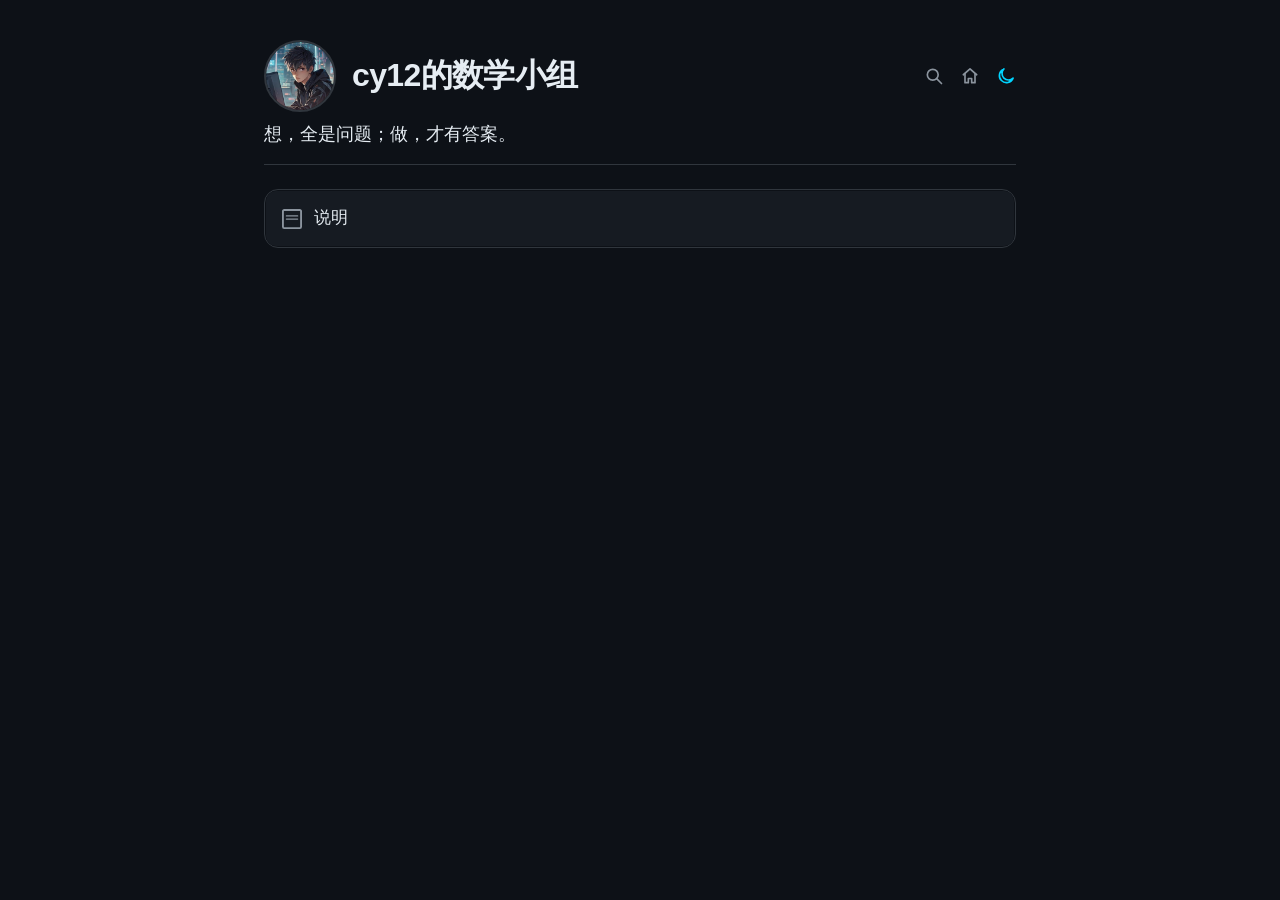
==== index.html @ 23fd0ffd "Add files via upload" ====
<!DOCTYPE html>
<html lang="zh-CN">
<head>
  <meta charset="UTF-8">
  <meta name="viewport" content="width=device-width, initial-scale=1.0">
  <title>cy12的数学小组</title>
  <style>
    * { margin: 0; padding: 0; box-sizing: border-box; }

    :root {
      --bg: #0d1117;
      --bg2: #161b22;
      --border: #30363d;
      --text: #e6edf3;
      --text2: #8b949e;
      --accent: #58a6ff;
      --radius: 14px;
    }

    body {
      font-family: -apple-system, BlinkMacSystemFont, "Segoe UI", "Noto Sans SC", sans-serif;
      background: var(--bg);
      color: var(--text);
      min-height: 100vh;
      line-height: 1.6;
    }

    .container {
      max-width: 800px;
      margin: 0 auto;
      padding: 40px 24px;
    }

    /* Header */
    header {
      display: flex;
      align-items: center;
      gap: 16px;
      margin-bottom: 8px;
    }

    .avatar {
      width: 72px;
      height: 72px;
      border-radius: 50%;
      object-fit: cover;
      border: 2px solid var(--border);
    }

    h1 {
      font-size: 2rem;
      font-weight: 700;
      letter-spacing: -0.02em;
    }

    .header-icons {
      margin-left: auto;
      display: flex;
      gap: 16px;
    }

    .header-icons svg {
      color: var(--text2);
      cursor: pointer;
      width: 20px;
      height: 20px;
      transition: color 0.2s;
    }

    .header-icons svg:hover,
    .header-icons a:hover svg { color: var(--accent); }

    /* Bio */
    .bio {
      color: var(--text);
      font-size: 1.1rem;
      margin-bottom: 24px;
      padding-bottom: 16px;
      border-bottom: 1px solid var(--border);
    }

    /* Article list */
    /*
     * Apple 连续曲率圆角（squircle 近似）：
     * 外层卡片 R_out=14px，内层内容面 R_in=10px
     * R_in = R_out - (2*R_out-1)*k，k=2.5px → 14 - 27*2.5/14 ≈ 9.9 → 10px
     * 中间 1px 边框环连接内外两条曲线，四个角上曲率连续过渡
     */
    .article-list {
      position: relative;
      border-radius: 14px;
      border: 1px solid var(--border);
      background: var(--bg);
      overflow: hidden;
      padding: 1px;
    }
    .article-list::before {
      content: '';
      position: absolute;
      inset: 1px;
      border-radius: 10px;
      background: var(--bg2);
      z-index: 0;
    }
    .article-list > .article-item {
      position: relative;
      z-index: 1;
      background: transparent;
    }

    .article-item {
      display: flex;
      align-items: center;
      gap: 12px;
      padding: 14px 16px;
      text-decoration: none;
      color: var(--text);
      border-bottom: 1px solid var(--border);
      transition: background 0.15s;
    }

    .article-item:last-child { border-bottom: none; }
    .article-item:hover { background: rgba(255,255,255,.04); }

    .article-icon {
      flex-shrink: 0;
      width: 20px;
      height: 20px;
      fill: var(--text2);
    }

    .article-title {
      flex: 1;
      font-size: 1.05rem;
    }

  </style>
</head>
<body>
  <div class="container">
    <header>
      <img src="头像.jpg" alt="avatar" class="avatar">
      <h1>cy12的数学小组</h1>
      <div class="header-icons">
        <!-- Search -->
        <svg id="searchBtn" viewBox="0 0 24 24" fill="none" stroke="currentColor" stroke-width="2" stroke-linecap="round">
          <circle cx="10.5" cy="10.5" r="6.5"/>
          <line x1="15.2" y1="15.2" x2="21" y2="21"/>
        </svg>
        <!-- Home -->
        <a href="index.html" id="homeBtn" style="display:flex;align-items:center;text-decoration:none">
          <svg viewBox="0 0 24 24" fill="none" stroke="currentColor" stroke-width="2" stroke-linecap="round" stroke-linejoin="round">
            <path d="M4 10.5 12 3.5l8 7"/>
            <path d="M6 9.5V20h4v-5h4v5h4V9.5"/>
          </svg>
        </a>
        <!-- Moon / Sun toggle -->
        <svg id="themeBtn" viewBox="0 0 24 24" fill="none" stroke="#00d4ff" stroke-width="2" stroke-linecap="round" stroke-linejoin="round">
          <path d="M20.5 14.5A8.5 8.5 0 1 1 9.5 3.5a7 7 0 0 0 11 11z"/>
        </svg>
      </div>
    </header>

    <p class="bio">想，全是问题；做，才有答案。</p>

    <div class="article-list" id="articleList">

    <a class="article-item" href="blogs/1-说明.html">
      <svg class="article-icon" viewBox="0 0 16 16"><path d="M0 1.75C0 .784.784 0 1.75 0h12.5C15.216 0 16 .784 16 1.75v12.5A1.75 1.75 0 0 1 14.25 16H1.75A1.75 1.75 0 0 1 0 14.25zm1.75-.25a.25.25 0 0 0-.25.25v12.5c0 .138.112.25.25.25h12.5a.25.25 0 0 0 .25-.25V1.75a.25.25 0 0 0-.25-.25z"/><path d="M3 5.5a.5.5 0 0 1 .5-.5h9a.5.5 0 0 1 0 1h-9a.5.5 0 0 1-.5-.5zm0 2.5a.5.5 0 0 1 .5-.5h9a.5.5 0 0 1 0 1h-9a.5.5 0 0 1-.5-.5z"/></svg>
      <span class="article-title">说明</span>
    </a>
  </div>


    <!-- Search Modal -->
    <div id="searchModal" style="display:none;position:fixed;inset:0;background:rgba(0,0,0,.6);z-index:100;align-items:center;justify-content:center">
      <div style="background:var(--bg2);border:1px solid var(--border);border-radius:14px;padding:20px;width:90%;max-width:500px">
        <input id="searchInput" type="text" placeholder="搜索文章…"
          style="width:100%;background:var(--bg);border:1px solid var(--border);border-radius:8px;padding:10px 14px;color:var(--text);font-size:1rem;outline:none">
        <div id="searchResults" style="margin-top:12px;max-height:300px;overflow-y:auto"></div>
        <p style="color:var(--text2);font-size:.8rem;margin-top:8px">按 ESC 关闭</p>
      </div>
    </div>
  </div>

  <script>
    // Theme toggle
    const themeBtn = document.getElementById('themeBtn');
    const moonPath = '<path d="M20.5 14.5A8.5 8.5 0 1 1 9.5 3.5a7 7 0 0 0 11 11z"/>';
    const sunPath  = '<circle cx="12" cy="12" r="4"/><line x1="12" y1="2.5" x2="12" y2="5"/><line x1="12" y1="19" x2="12" y2="21.5"/><line x1="2.5" y1="12" x2="5" y2="12"/><line x1="19" y1="12" x2="21.5" y2="12"/><line x1="5.3" y1="5.3" x2="7" y2="7"/><line x1="17" y1="17" x2="18.7" y2="18.7"/><line x1="5.3" y1="18.7" x2="7" y2="17"/><line x1="17" y1="7" x2="18.7" y2="5.3"/>';
    let dark = true;
    themeBtn.addEventListener('click', () => {
      dark = !dark;
      document.documentElement.style.setProperty('--bg', dark ? '#0d1117' : '#f6f8fa');
      document.documentElement.style.setProperty('--bg2', dark ? '#161b22' : '#ffffff');
      document.documentElement.style.setProperty('--border', dark ? '#30363d' : '#d0d7de');
      document.documentElement.style.setProperty('--text', dark ? '#e6edf3' : '#1f2328');
      document.documentElement.style.setProperty('--text2', dark ? '#8b949e' : '#656d76');
      document.documentElement.style.setProperty('--accent', dark ? '#58a6ff' : '#0969da');
      themeBtn.setAttribute('stroke', dark ? '#00d4ff' : '#f0883e');
      themeBtn.innerHTML = dark ? moonPath : sunPath;
    });

    // Search modal
    const searchBtn = document.getElementById('searchBtn');
    const searchModal = document.getElementById('searchModal');
    const searchInput = document.getElementById('searchInput');
    const searchResults = document.getElementById('searchResults');

    // 文章数据：直接从首页列表读取
    const articles = [...document.querySelectorAll('.article-item')].map(el => ({
      title: el.querySelector('.article-title')?.textContent.trim() || '',
      file: el.getAttribute('href'),
    }));

    searchBtn.addEventListener('click', () => {
      searchModal.style.display = 'flex';
      searchInput.value = '';
      searchInput.focus();
      searchResults.innerHTML = '';
    });

    searchInput.addEventListener('input', () => {
      const q = searchInput.value.trim().toLowerCase();
      if (!q) { searchResults.innerHTML = ''; return; }
      const hits = articles.filter(a => a.title.toLowerCase().includes(q));
      searchResults.innerHTML = hits.length
        ? hits.map(a => `<a href="${a.file}" style="display:block;padding:8px 4px;color:var(--text);text-decoration:none;border-bottom:1px solid var(--border)">${a.title}</a>`).join('')
        : '<p style="color:var(--text2)">无结果</p>';
    });

    searchModal.addEventListener('click', e => { if (e.target === searchModal) searchModal.style.display = 'none'; });
    document.addEventListener('keydown', e => { if (e.key === 'Escape') searchModal.style.display = 'none'; });
  </script>
</body>
</html>
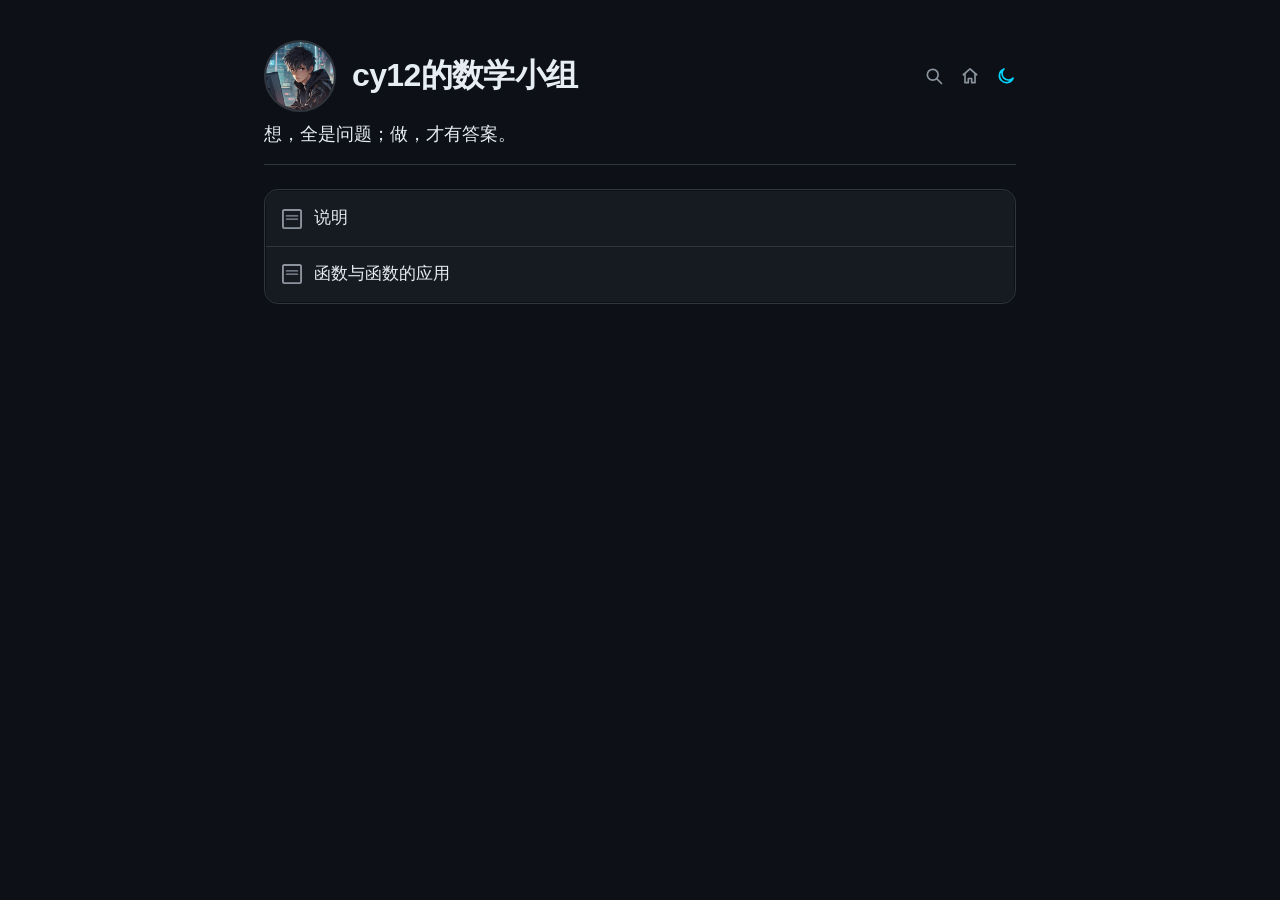
==== commit 2216876c: "Add files via upload" ====
--- a/index.html
+++ b/index.html
@@ -169,6 +169,10 @@
       <svg class="article-icon" viewBox="0 0 16 16"><path d="M0 1.75C0 .784.784 0 1.75 0h12.5C15.216 0 16 .784 16 1.75v12.5A1.75 1.75 0 0 1 14.25 16H1.75A1.75 1.75 0 0 1 0 14.25zm1.75-.25a.25.25 0 0 0-.25.25v12.5c0 .138.112.25.25.25h12.5a.25.25 0 0 0 .25-.25V1.75a.25.25 0 0 0-.25-.25z"/><path d="M3 5.5a.5.5 0 0 1 .5-.5h9a.5.5 0 0 1 0 1h-9a.5.5 0 0 1-.5-.5zm0 2.5a.5.5 0 0 1 .5-.5h9a.5.5 0 0 1 0 1h-9a.5.5 0 0 1-.5-.5z"/></svg>
       <span class="article-title">说明</span>
     </a>
+    <a class="article-item" href="blogs/2-函数与函数的应用.html">
+      <svg class="article-icon" viewBox="0 0 16 16"><path d="M0 1.75C0 .784.784 0 1.75 0h12.5C15.216 0 16 .784 16 1.75v12.5A1.75 1.75 0 0 1 14.25 16H1.75A1.75 1.75 0 0 1 0 14.25zm1.75-.25a.25.25 0 0 0-.25.25v12.5c0 .138.112.25.25.25h12.5a.25.25 0 0 0 .25-.25V1.75a.25.25 0 0 0-.25-.25z"/><path d="M3 5.5a.5.5 0 0 1 .5-.5h9a.5.5 0 0 1 0 1h-9a.5.5 0 0 1-.5-.5zm0 2.5a.5.5 0 0 1 .5-.5h9a.5.5 0 0 1 0 1h-9a.5.5 0 0 1-.5-.5z"/></svg>
+      <span class="article-title">函数与函数的应用</span>
+    </a>
   </div>
 
 
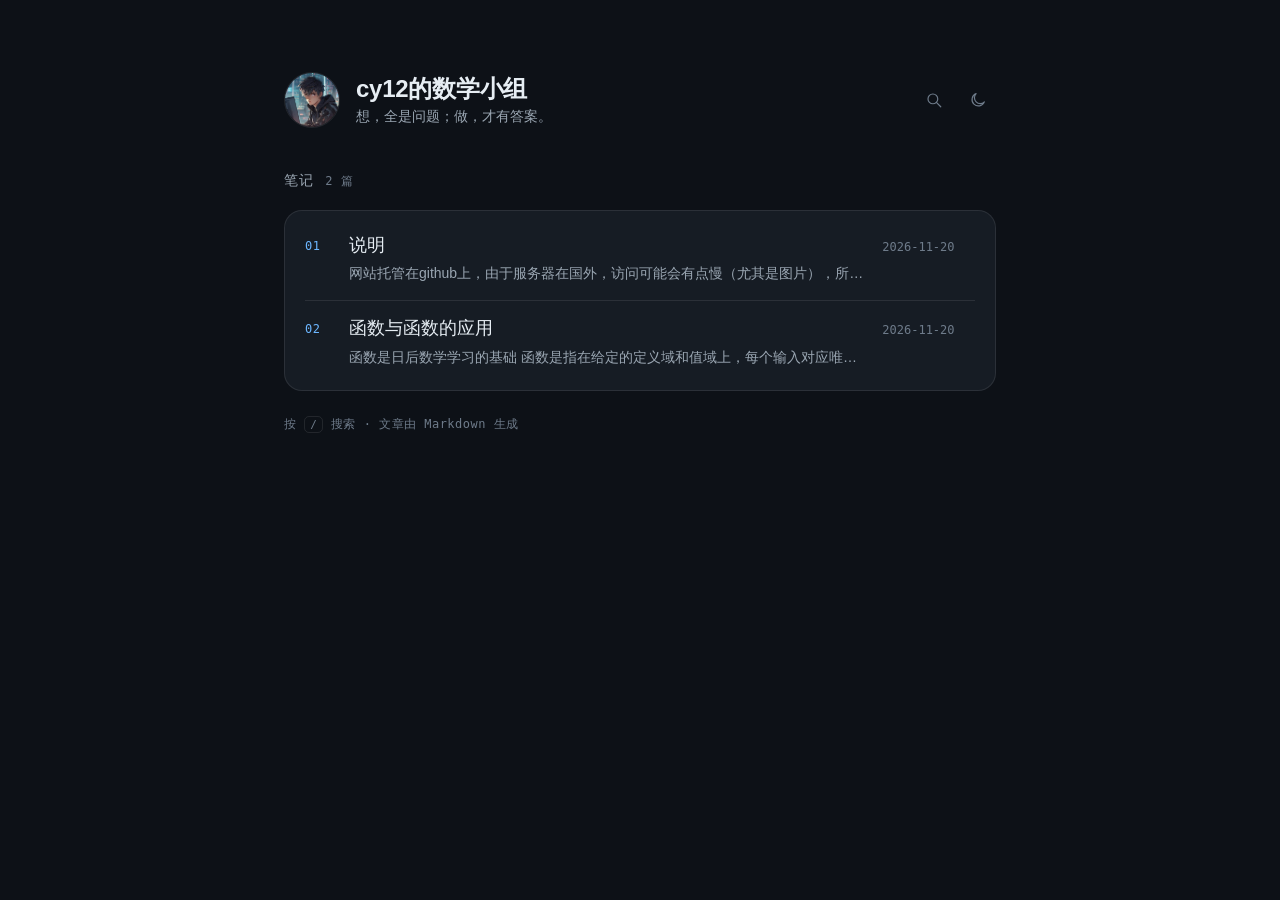
==== commit f774d737: "Add files via upload" ====
--- a/index.html
+++ b/index.html
@@ -4,237 +4,71 @@
   <meta charset="UTF-8">
   <meta name="viewport" content="width=device-width, initial-scale=1.0">
   <title>cy12的数学小组</title>
-  <style>
-    * { margin: 0; padding: 0; box-sizing: border-box; }
-
-    :root {
-      --bg: #0d1117;
-      --bg2: #161b22;
-      --border: #30363d;
-      --text: #e6edf3;
-      --text2: #8b949e;
-      --accent: #58a6ff;
-      --radius: 14px;
-    }
-
-    body {
-      font-family: -apple-system, BlinkMacSystemFont, "Segoe UI", "Noto Sans SC", sans-serif;
-      background: var(--bg);
-      color: var(--text);
-      min-height: 100vh;
-      line-height: 1.6;
-    }
-
-    .container {
-      max-width: 800px;
-      margin: 0 auto;
-      padding: 40px 24px;
-    }
-
-    /* Header */
-    header {
-      display: flex;
-      align-items: center;
-      gap: 16px;
-      margin-bottom: 8px;
-    }
-
-    .avatar {
-      width: 72px;
-      height: 72px;
-      border-radius: 50%;
-      object-fit: cover;
-      border: 2px solid var(--border);
-    }
-
-    h1 {
-      font-size: 2rem;
-      font-weight: 700;
-      letter-spacing: -0.02em;
-    }
-
-    .header-icons {
-      margin-left: auto;
-      display: flex;
-      gap: 16px;
-    }
-
-    .header-icons svg {
-      color: var(--text2);
-      cursor: pointer;
-      width: 20px;
-      height: 20px;
-      transition: color 0.2s;
-    }
-
-    .header-icons svg:hover,
-    .header-icons a:hover svg { color: var(--accent); }
-
-    /* Bio */
-    .bio {
-      color: var(--text);
-      font-size: 1.1rem;
-      margin-bottom: 24px;
-      padding-bottom: 16px;
-      border-bottom: 1px solid var(--border);
-    }
-
-    /* Article list */
-    /*
-     * Apple 连续曲率圆角（squircle 近似）：
-     * 外层卡片 R_out=14px，内层内容面 R_in=10px
-     * R_in = R_out - (2*R_out-1)*k，k=2.5px → 14 - 27*2.5/14 ≈ 9.9 → 10px
-     * 中间 1px 边框环连接内外两条曲线，四个角上曲率连续过渡
-     */
-    .article-list {
-      position: relative;
-      border-radius: 14px;
-      border: 1px solid var(--border);
-      background: var(--bg);
-      overflow: hidden;
-      padding: 1px;
-    }
-    .article-list::before {
-      content: '';
-      position: absolute;
-      inset: 1px;
-      border-radius: 10px;
-      background: var(--bg2);
-      z-index: 0;
-    }
-    .article-list > .article-item {
-      position: relative;
-      z-index: 1;
-      background: transparent;
-    }
-
-    .article-item {
-      display: flex;
-      align-items: center;
-      gap: 12px;
-      padding: 14px 16px;
-      text-decoration: none;
-      color: var(--text);
-      border-bottom: 1px solid var(--border);
-      transition: background 0.15s;
-    }
-
-    .article-item:last-child { border-bottom: none; }
-    .article-item:hover { background: rgba(255,255,255,.04); }
-
-    .article-icon {
-      flex-shrink: 0;
-      width: 20px;
-      height: 20px;
-      fill: var(--text2);
-    }
-
-    .article-title {
-      flex: 1;
-      font-size: 1.05rem;
-    }
-
-  </style>
+  <meta name="description" content="cy12 的数学小组 — 一些有用有趣的数学笔记。">
+  <link rel="stylesheet" href="assets/site.css">
+  <script>
+    try { if (localStorage.getItem('cy12-blog-theme') === 'light') document.documentElement.setAttribute('data-theme', 'light'); } catch (e) {}
+  </script>
 </head>
 <body>
   <div class="container">
-    <header>
-      <img src="头像.jpg" alt="avatar" class="avatar">
-      <h1>cy12的数学小组</h1>
-      <div class="header-icons">
-        <!-- Search -->
-        <svg id="searchBtn" viewBox="0 0 24 24" fill="none" stroke="currentColor" stroke-width="2" stroke-linecap="round">
-          <circle cx="10.5" cy="10.5" r="6.5"/>
-          <line x1="15.2" y1="15.2" x2="21" y2="21"/>
-        </svg>
-        <!-- Home -->
-        <a href="index.html" id="homeBtn" style="display:flex;align-items:center;text-decoration:none">
-          <svg viewBox="0 0 24 24" fill="none" stroke="currentColor" stroke-width="2" stroke-linecap="round" stroke-linejoin="round">
-            <path d="M4 10.5 12 3.5l8 7"/>
-            <path d="M6 9.5V20h4v-5h4v5h4V9.5"/>
-          </svg>
-        </a>
-        <!-- Moon / Sun toggle -->
-        <svg id="themeBtn" viewBox="0 0 24 24" fill="none" stroke="#00d4ff" stroke-width="2" stroke-linecap="round" stroke-linejoin="round">
-          <path d="M20.5 14.5A8.5 8.5 0 1 1 9.5 3.5a7 7 0 0 0 11 11z"/>
-        </svg>
+    <header class="masthead">
+      <img src="avatar.jpg" alt="cy12 的头像" class="avatar" onerror="this.onerror=null;this.src='头像.jpg';">
+      <div class="identity">
+        <h1>cy12的数学小组</h1>
+        <p class="tagline">想，全是问题；做，才有答案。</p>
+      </div>
+      <div class="tools">
+        <button class="tool-btn" id="searchBtn" type="button" aria-label="搜索文章" title="搜索 (/)">
+          <svg viewBox="0 0 24 24" aria-hidden="true"><circle cx="10.5" cy="10.5" r="6.5"/><line x1="15.2" y1="15.2" x2="21" y2="21"/></svg>
+        </button>
+        <button class="tool-btn" id="themeBtn" type="button" aria-label="切换深浅色" aria-pressed="false">
+          <svg viewBox="0 0 24 24" aria-hidden="true"><path d="M20.5 14.5A8.5 8.5 0 1 1 9.5 3.5a7 7 0 0 0 11 11z"/></svg>
+        </button>
       </div>
     </header>
 
-    <p class="bio">想，全是问题；做，才有答案。</p>
+    <div class="index-head">
+      <h2>笔记</h2>
+      <span class="count" id="articleCount"></span>
+    </div>
 
-    <div class="article-list" id="articleList">
+    <div class="card article-list" id="articleList">
+      <!-- ARTICLES:START -->
+      <a class="article-row" href="blogs/1-说明.html" data-title="说明" data-summary="网站托管在github上，由于服务器在国外，访问可能会有点慢（尤其是图片），所以网站删去了动画和大部分图片，可能感觉生硬，不过换来了不错…" data-tags="">
+        <span class="row-index">01</span>
+        <span class="row-main">
+          <span class="article-title">说明</span>
+          <span class="row-summary">网站托管在github上，由于服务器在国外，访问可能会有点慢（尤其是图片），所以网站删去了动画和大部分图片，可能感觉生硬，不过换来了不错…</span>
+        </span>
+        <span class="row-meta">2026-11-20 <span class="row-arrow">↗</span></span>
+      </a>
+      <a class="article-row" href="blogs/2-函数与函数的应用.html" data-title="函数与函数的应用" data-summary="函数是日后数学学习的基础 函数是指在给定的定义域和值域上，每个输入对应唯一输出的映射关系。" data-tags="">
+        <span class="row-index">02</span>
+        <span class="row-main">
+          <span class="article-title">函数与函数的应用</span>
+          <span class="row-summary">函数是日后数学学习的基础 函数是指在给定的定义域和值域上，每个输入对应唯一输出的映射关系。</span>
+        </span>
+        <span class="row-meta">2026-11-20 <span class="row-arrow">↗</span></span>
+      </a>
+      <!-- ARTICLES:END -->
+    </div>
 
-    <a class="article-item" href="blogs/1-说明.html">
-      <svg class="article-icon" viewBox="0 0 16 16"><path d="M0 1.75C0 .784.784 0 1.75 0h12.5C15.216 0 16 .784 16 1.75v12.5A1.75 1.75 0 0 1 14.25 16H1.75A1.75 1.75 0 0 1 0 14.25zm1.75-.25a.25.25 0 0 0-.25.25v12.5c0 .138.112.25.25.25h12.5a.25.25 0 0 0 .25-.25V1.75a.25.25 0 0 0-.25-.25z"/><path d="M3 5.5a.5.5 0 0 1 .5-.5h9a.5.5 0 0 1 0 1h-9a.5.5 0 0 1-.5-.5zm0 2.5a.5.5 0 0 1 .5-.5h9a.5.5 0 0 1 0 1h-9a.5.5 0 0 1-.5-.5z"/></svg>
-      <span class="article-title">说明</span>
-    </a>
-    <a class="article-item" href="blogs/2-函数与函数的应用.html">
-      <svg class="article-icon" viewBox="0 0 16 16"><path d="M0 1.75C0 .784.784 0 1.75 0h12.5C15.216 0 16 .784 16 1.75v12.5A1.75 1.75 0 0 1 14.25 16H1.75A1.75 1.75 0 0 1 0 14.25zm1.75-.25a.25.25 0 0 0-.25.25v12.5c0 .138.112.25.25.25h12.5a.25.25 0 0 0 .25-.25V1.75a.25.25 0 0 0-.25-.25z"/><path d="M3 5.5a.5.5 0 0 1 .5-.5h9a.5.5 0 0 1 0 1h-9a.5.5 0 0 1-.5-.5zm0 2.5a.5.5 0 0 1 .5-.5h9a.5.5 0 0 1 0 1h-9a.5.5 0 0 1-.5-.5z"/></svg>
-      <span class="article-title">函数与函数的应用</span>
-    </a>
+    <footer class="site-footer">按 <kbd>/</kbd> 搜索 · 文章由 Markdown 生成</footer>
   </div>
 
-
-    <!-- Search Modal -->
-    <div id="searchModal" style="display:none;position:fixed;inset:0;background:rgba(0,0,0,.6);z-index:100;align-items:center;justify-content:center">
-      <div style="background:var(--bg2);border:1px solid var(--border);border-radius:14px;padding:20px;width:90%;max-width:500px">
-        <input id="searchInput" type="text" placeholder="搜索文章…"
-          style="width:100%;background:var(--bg);border:1px solid var(--border);border-radius:8px;padding:10px 14px;color:var(--text);font-size:1rem;outline:none">
-        <div id="searchResults" style="margin-top:12px;max-height:300px;overflow-y:auto"></div>
-        <p style="color:var(--text2);font-size:.8rem;margin-top:8px">按 ESC 关闭</p>
+  <div class="search-overlay" id="searchModal" role="dialog" aria-modal="true" aria-label="搜索文章" hidden>
+    <div class="search-panel">
+      <div class="search-field">
+        <svg viewBox="0 0 24 24" aria-hidden="true"><circle cx="10.5" cy="10.5" r="6.5"/><line x1="15.2" y1="15.2" x2="21" y2="21"/></svg>
+        <input id="searchInput" type="search" placeholder="搜索标题或摘要…" aria-label="输入关键词" autocomplete="off">
+        <kbd>ESC</kbd>
       </div>
+      <div class="search-results" id="searchResults"></div>
+      <p class="search-hint">↑↓ 选择 · Enter 打开 · Esc 关闭</p>
     </div>
   </div>
 
-  <script>
-    // Theme toggle
-    const themeBtn = document.getElementById('themeBtn');
-    const moonPath = '<path d="M20.5 14.5A8.5 8.5 0 1 1 9.5 3.5a7 7 0 0 0 11 11z"/>';
-    const sunPath  = '<circle cx="12" cy="12" r="4"/><line x1="12" y1="2.5" x2="12" y2="5"/><line x1="12" y1="19" x2="12" y2="21.5"/><line x1="2.5" y1="12" x2="5" y2="12"/><line x1="19" y1="12" x2="21.5" y2="12"/><line x1="5.3" y1="5.3" x2="7" y2="7"/><line x1="17" y1="17" x2="18.7" y2="18.7"/><line x1="5.3" y1="18.7" x2="7" y2="17"/><line x1="17" y1="7" x2="18.7" y2="5.3"/>';
-    let dark = true;
-    themeBtn.addEventListener('click', () => {
-      dark = !dark;
-      document.documentElement.style.setProperty('--bg', dark ? '#0d1117' : '#f6f8fa');
-      document.documentElement.style.setProperty('--bg2', dark ? '#161b22' : '#ffffff');
-      document.documentElement.style.setProperty('--border', dark ? '#30363d' : '#d0d7de');
-      document.documentElement.style.setProperty('--text', dark ? '#e6edf3' : '#1f2328');
-      document.documentElement.style.setProperty('--text2', dark ? '#8b949e' : '#656d76');
-      document.documentElement.style.setProperty('--accent', dark ? '#58a6ff' : '#0969da');
-      themeBtn.setAttribute('stroke', dark ? '#00d4ff' : '#f0883e');
-      themeBtn.innerHTML = dark ? moonPath : sunPath;
-    });
-
-    // Search modal
-    const searchBtn = document.getElementById('searchBtn');
-    const searchModal = document.getElementById('searchModal');
-    const searchInput = document.getElementById('searchInput');
-    const searchResults = document.getElementById('searchResults');
-
-    // 文章数据：直接从首页列表读取
-    const articles = [...document.querySelectorAll('.article-item')].map(el => ({
-      title: el.querySelector('.article-title')?.textContent.trim() || '',
-      file: el.getAttribute('href'),
-    }));
-
-    searchBtn.addEventListener('click', () => {
-      searchModal.style.display = 'flex';
-      searchInput.value = '';
-      searchInput.focus();
-      searchResults.innerHTML = '';
-    });
-
-    searchInput.addEventListener('input', () => {
-      const q = searchInput.value.trim().toLowerCase();
-      if (!q) { searchResults.innerHTML = ''; return; }
-      const hits = articles.filter(a => a.title.toLowerCase().includes(q));
-      searchResults.innerHTML = hits.length
-        ? hits.map(a => `<a href="${a.file}" style="display:block;padding:8px 4px;color:var(--text);text-decoration:none;border-bottom:1px solid var(--border)">${a.title}</a>`).join('')
-        : '<p style="color:var(--text2)">无结果</p>';
-    });
-
-    searchModal.addEventListener('click', e => { if (e.target === searchModal) searchModal.style.display = 'none'; });
-    document.addEventListener('keydown', e => { if (e.key === 'Escape') searchModal.style.display = 'none'; });
-  </script>
+  <script src="assets/site.js"></script>
 </body>
 </html>
--- a/assets/site.css
+++ b/assets/site.css
@@ -0,0 +1,381 @@
+/* cy12 的数学小组 — 共享样式层
+   圆角体系见 PROJECT_DESIGN.md §8：corner-shape: squircle + 同心嵌套半径 */
+
+:root {
+  --font-sans: -apple-system, BlinkMacSystemFont, "Segoe UI", "PingFang SC", "Microsoft YaHei", "Noto Sans CJK SC", sans-serif;
+  --font-mono: ui-monospace, SFMono-Regular, Consolas, "Cascadia Code", monospace;
+
+  --bg: #0d1117;
+  --surface: #161c24;
+  --elevated: #1b222c;
+  --text: #e6edf3;
+  --text-2: #9aa6b2;
+  --muted: #6e7b8a;
+  --accent: #6cb6ff;
+  --line: rgba(255, 255, 255, .09);
+  --hover: rgba(255, 255, 255, .045);
+  --shadow-card: 0 20px 50px rgba(0, 0, 0, .28);
+
+  --card-pad: 6px;
+  --r-card: 18px;
+  --r-control: 10px;
+  --r-block: 8px;
+  --r-inline: 5px;
+  --r-card-inner: calc(var(--r-card) - var(--card-pad));
+
+  color-scheme: dark;
+}
+
+html[data-theme="light"] {
+  --bg: #fbfaf8;
+  --surface: #f1eee8;
+  --elevated: #eae5db;
+  --text: #20242a;
+  --text-2: #5b636c;
+  --muted: #8b8f96;
+  --accent: #0969da;
+  --line: rgba(0, 0, 0, .11);
+  --hover: rgba(0, 0, 0, .04);
+  --shadow-card: 0 20px 50px rgba(38, 32, 22, .11);
+  color-scheme: light;
+}
+
+/* 超椭圆在相同半径下显得更小（对角线内切 0.22R vs 圆弧 0.41R），
+   支持的浏览器把半径放大约 1.8 倍，视觉大小与圆弧回退保持一致 */
+@supports (corner-shape: squircle) {
+  :root {
+    --r-card: 30px;
+    --r-control: 17px;
+    --r-block: 13px;
+    --r-inline: 8px;
+  }
+}
+
+/* 所有有边界的组件共用同一条形状声明；不支持的浏览器忽略并保留圆弧 */
+.card,
+.article .content,
+.tool-btn,
+.search-panel,
+.search-field,
+.search-hit,
+.article-row,
+.article-row::before,
+.note-nav a,
+.content pre,
+.content blockquote,
+.content code,
+.content img,
+.tag,
+kbd {
+  corner-shape: squircle;
+}
+
+*, *::before, *::after { box-sizing: border-box; }
+[hidden] { display: none !important; }
+
+html { -webkit-text-size-adjust: 100%; }
+
+body {
+  margin: 0;
+  background: var(--bg);
+  color: var(--text);
+  font-family: var(--font-sans);
+  font-size: 17px;
+  line-height: 1.85;
+  -webkit-font-smoothing: antialiased;
+  transition: background-color .12s ease, color .12s ease;
+}
+
+a { color: var(--accent); text-decoration: none; }
+svg { display: block; }
+
+:focus-visible { outline: 2px solid var(--accent); outline-offset: 2px; }
+
+.container { max-width: 760px; margin: 0 auto; padding: 72px 24px 80px; }
+
+/* 笔记页宽度：基准 760px，随视口/页面缩放平滑放宽，
+   clamp 上下界对应 612/760 ≈ 0.805× 与 984/760 ≈ 1.295×，严格落在 (0.8, 1.3) */
+.container.article {
+  width: clamp(612px, 76vw, 984px);
+  max-width: none;
+  padding: 72px 0 80px;
+}
+
+/* ── 首页 masthead ─────────────────────────────────────────── */
+.masthead { display: flex; align-items: center; gap: 16px; margin-bottom: 40px; }
+
+/* 头像保持正圆，不参与超椭圆形状 */
+.avatar {
+  flex: 0 0 auto;
+  width: 56px; height: 56px;
+  object-fit: cover;
+  border: 1px solid var(--line);
+  border-radius: 50%;
+}
+
+.identity { min-width: 0; }
+.identity h1 { margin: 0; font-size: 24px; font-weight: 600; line-height: 1.3; letter-spacing: -.01em; }
+.tagline { margin: 2px 0 0; font-size: 14px; line-height: 1.5; color: var(--text-2); }
+.tools { margin-left: auto; display: flex; gap: 8px; flex: 0 0 auto; }
+
+.tool-btn {
+  display: inline-flex; align-items: center; justify-content: center;
+  width: 36px; height: 36px; padding: 0;
+  background: transparent;
+  border: 1px solid transparent;
+  border-radius: var(--r-control);
+  color: var(--muted);
+  cursor: pointer;
+  transition: background-color .12s ease, color .12s ease, border-color .12s ease;
+}
+.tool-btn:hover { background: var(--hover); color: var(--text); border-color: var(--line); }
+.tool-btn svg {
+  width: 18px; height: 18px;
+  fill: none; stroke: currentColor; stroke-width: 1.6;
+  stroke-linecap: round; stroke-linejoin: round;
+}
+
+/* ── 目录 ──────────────────────────────────────────────────── */
+.index-head { display: flex; align-items: baseline; gap: 12px; margin-bottom: 16px; }
+.index-head h2 { margin: 0; font-size: 14px; font-weight: 500; letter-spacing: .04em; color: var(--text-2); }
+.index-head .count { font: 12px/1.6 var(--font-mono); color: var(--muted); letter-spacing: .04em; }
+
+.card {
+  background: var(--surface);
+  border: 1px solid var(--line);
+  border-radius: var(--r-card);
+  padding: var(--card-pad);
+}
+
+.article-list { display: block; }
+
+.article-row {
+  position: relative; isolation: isolate;
+  display: flex; align-items: flex-start; gap: 14px;
+  min-height: 56px;
+  padding: 16px 14px;
+  border-radius: var(--r-card-inner);
+  color: var(--text);
+  text-decoration: none;
+}
+.article-row + .article-row::after {
+  content: ''; position: absolute; top: 0; left: 14px; right: 14px;
+  height: 1px; background: var(--line);
+}
+.article-row::before {
+  content: ''; position: absolute; inset: 0; z-index: -1;
+  background: transparent;
+  border-radius: var(--r-card-inner);
+  transition: background-color .12s ease;
+}
+.article-row:hover::before, .article-row:focus-visible::before { background: var(--hover); }
+.article-row:hover .article-title, .article-row:focus-visible .article-title { color: var(--accent); }
+
+.row-index {
+  flex: 0 0 30px; padding-top: 4px;
+  font: 12px/1.6 var(--font-mono); letter-spacing: .04em;
+  color: var(--accent);
+}
+
+.row-main { flex: 1 1 auto; min-width: 0; }
+.article-title { display: block; font-size: 18px; font-weight: 500; line-height: 1.4; }
+.row-summary {
+  display: -webkit-box; -webkit-line-clamp: 1; -webkit-box-orient: vertical;
+  overflow: hidden; margin-top: 4px;
+  font-size: 14px; line-height: 1.6; color: var(--text-2);
+}
+.row-meta {
+  flex: 0 0 auto; padding-top: 5px; white-space: nowrap;
+  font: 12px/1.6 var(--font-mono); color: var(--muted);
+}
+.row-arrow { margin-left: 6px; color: var(--accent); opacity: 0; transition: opacity .12s ease; }
+.article-row:hover .row-arrow, .article-row:focus-visible .row-arrow { opacity: 1; }
+
+.site-footer {
+  margin-top: 24px;
+  font: 12px/1.6 var(--font-mono); letter-spacing: .04em; color: var(--muted);
+}
+
+kbd {
+  font: 11px var(--font-mono); color: var(--muted);
+  border: 1px solid var(--line); border-radius: var(--r-inline);
+  padding: 1px 5px;
+}
+
+/* ── 搜索对话框 ────────────────────────────────────────────── */
+.search-overlay {
+  position: fixed; inset: 0; z-index: 100;
+  display: flex; align-items: flex-start; justify-content: center;
+  padding: 14vh 20px 20px;
+  background: rgba(0, 0, 0, .62);
+}
+.search-panel {
+  width: min(100%, 520px);
+  background: var(--surface);
+  border: 1px solid var(--line);
+  border-radius: var(--r-card);
+  padding: 10px;
+}
+.search-field {
+  display: flex; align-items: center; gap: 10px;
+  height: 46px; padding: 0 12px;
+  background: var(--bg);
+  border: 1px solid var(--line);
+  border-radius: var(--r-control);
+  transition: border-color .12s ease;
+}
+.search-field:focus-within { border-color: var(--accent); }
+.search-field svg {
+  flex: 0 0 auto; width: 18px; height: 18px; color: var(--muted);
+  fill: none; stroke: currentColor; stroke-width: 1.6;
+  stroke-linecap: round; stroke-linejoin: round;
+}
+.search-field input {
+  flex: 1 1 auto; min-width: 0;
+  background: transparent; border: 0; outline: 0;
+  color: var(--text); font: 16px var(--font-sans);
+}
+.search-field input::-webkit-search-cancel-button { display: none; }
+
+.search-results { max-height: 300px; overflow-y: auto; margin-top: 8px; }
+.search-hit {
+  display: block; min-height: 44px; padding: 10px 12px;
+  border-radius: var(--r-control);
+  color: var(--text);
+}
+.search-hit:hover, .search-hit.is-active { background: var(--hover); }
+.hit-title { display: block; font-size: 15px; font-weight: 500; line-height: 1.5; }
+.hit-summary {
+  display: block; overflow: hidden; text-overflow: ellipsis; white-space: nowrap;
+  font-size: 12px; line-height: 1.6; color: var(--text-2);
+}
+mark { background: transparent; color: var(--accent); }
+.search-empty { margin: 0; padding: 16px 12px; font-size: 14px; color: var(--muted); }
+.search-hint { margin: 8px 12px 4px; font: 11px var(--font-mono); color: var(--muted); }
+
+/* ── 文章页 ────────────────────────────────────────────────── */
+.article-top { display: flex; align-items: center; justify-content: space-between; margin-bottom: 40px; }
+.back-link { font: 13px var(--font-mono); letter-spacing: .04em; color: var(--text-2); }
+.back-link:hover { color: var(--accent); }
+
+.article-head { margin-bottom: 48px; }
+.eyebrow { margin: 0 0 12px; font: 12px var(--font-mono); letter-spacing: .08em; color: var(--accent); }
+.article-head h1 { margin: 0 0 10px; font-size: 30px; font-weight: 600; line-height: 1.35; letter-spacing: -.01em; }
+.article-head .meta { margin: 0; font: 12px var(--font-mono); color: var(--muted); }
+
+/* 正文卡片：超椭圆圆角 + 单层柔和阴影，宽度随容器 clamp 变化 */
+.article .content {
+  width: 100%;
+  max-width: none;
+  padding: 32px clamp(24px, 3.2vw, 44px);
+  background: var(--surface);
+  border: 1px solid var(--line);
+  border-radius: var(--r-card);
+  box-shadow: var(--shadow-card);
+  counter-reset: section;
+  font-size: 17px;
+  line-height: 1.85;
+}
+.content h1, .content h2 {
+  counter-increment: section;
+  margin: 40px 0 14px; padding-bottom: 8px;
+  border-bottom: 1px solid var(--line);
+  font-size: 22px; font-weight: 600; line-height: 1.4;
+}
+.content h1::before, .content h2::before {
+  content: counter(section, decimal-leading-zero) " / ";
+  margin-right: 6px;
+  font: 13px var(--font-mono); letter-spacing: .04em; color: var(--accent);
+}
+.content h3 { margin: 26px 0 10px; font-size: 17px; font-weight: 600; }
+.content h4 { margin: 24px 0 8px; font-size: 15px; font-weight: 600; color: var(--text-2); }
+.content p { margin: 0 0 14px; }
+
+/* GFM 表格 */
+.table-wrap { margin: 18px 0; overflow-x: auto; }
+.content table { width: 100%; border-collapse: collapse; font-size: 15px; line-height: 1.7; }
+.content th, .content td { padding: 9px 12px; border-bottom: 1px solid var(--line); }
+.content th { font-weight: 600; color: var(--text-2); border-bottom-color: var(--accent); white-space: nowrap; }
+.content td { font-variant-numeric: tabular-nums; }
+.content tr:last-child td { border-bottom: none; }
+.content ul, .content ol { margin: 12px 0 16px; padding-left: 20px; }
+.content li { margin-bottom: 6px; }
+.content a { text-decoration: underline; text-underline-offset: 3px; }
+.content hr { margin: 32px 0; border: 0; border-top: 1px solid var(--line); }
+.content img {
+  max-width: 100%;
+  padding: 10px;
+  background: var(--bg);
+  border-radius: var(--r-block);
+}
+.content code {
+  padding: 2px 6px;
+  background: var(--elevated); border-radius: var(--r-inline);
+  font: 14px var(--font-mono);
+}
+.content pre {
+  margin: 16px 0; padding: 16px; overflow-x: auto;
+  background: var(--bg); border: 1px solid var(--line);
+  border-radius: var(--r-block); line-height: 1.6;
+}
+.content pre code { padding: 0; background: none; border-radius: 0; }
+.content blockquote {
+  margin: 16px 0; padding: 12px 16px;
+  background: var(--bg); border-left: 2px solid var(--accent);
+  border-radius: var(--r-block); color: var(--text);
+}
+.tag {
+  display: inline-block; margin-right: 6px; padding: 2px 8px;
+  background: var(--elevated); border-radius: var(--r-inline);
+  font: 11px var(--font-mono); color: var(--text-2);
+}
+
+.math-display { margin: 6px 0; padding: 2px 0; overflow-x: auto; text-align: center; }
+.content .katex { font-size: 1.05em; }
+.math-display .katex { font-size: 1.18em; }
+
+.note-nav {
+  display: flex; gap: 12px;
+  margin-top: 64px; padding-top: 24px;
+  border-top: 1px solid var(--line);
+}
+.note-nav:empty { display: none; }
+.note-nav a {
+  flex: 1 1 0; min-width: 0; display: block; padding: 14px 16px;
+  background: var(--surface); border: 1px solid var(--line);
+  border-radius: var(--r-control); color: var(--text);
+  transition: border-color .12s ease;
+}
+.note-nav a:hover { border-color: var(--accent); }
+.nav-label { display: block; margin-bottom: 4px; font: 11px var(--font-mono); color: var(--muted); }
+.nav-title { display: block; overflow: hidden; text-overflow: ellipsis; white-space: nowrap; font-size: 15px; font-weight: 500; }
+.note-nav .is-next { text-align: right; }
+
+/* ── 响应式 ────────────────────────────────────────────────── */
+@media (max-width: 640px) {
+  .container { padding: 40px 20px 60px; }
+  .container.article { width: auto; max-width: 100%; padding: 40px 20px 60px; }
+  .masthead { gap: 12px; margin-bottom: 32px; }
+  .avatar { width: 44px; height: 44px; }
+  .identity h1 { font-size: 20px; overflow-wrap: anywhere; }
+  .tagline { font-size: 13px; overflow-wrap: anywhere; }
+  .tools { gap: 4px; }
+  .article-row { gap: 10px; padding: 14px 10px; }
+  .article-row + .article-row::after { left: 10px; right: 10px; }
+  .row-index { flex-basis: 24px; font-size: 11px; }
+  .article-title { font-size: 16px; }
+  .row-summary { -webkit-line-clamp: 2; font-size: 13px; }
+  .row-meta { display: none; }
+  .article-top { margin-bottom: 32px; }
+  .article-head { margin-bottom: 40px; }
+  .article-head h1 { font-size: 25px; }
+  .article .content { padding: 24px 18px; font-size: 16px; line-height: 1.8; }
+  .content h1, .content h2 { margin-top: 32px; font-size: 20px; }
+  .note-nav { flex-direction: column; }
+  .note-nav .is-next { text-align: left; }
+  .search-overlay { padding: 10vh 14px 14px; }
+}
+
+@media (prefers-reduced-motion: reduce) {
+  *, *::before, *::after { transition: none !important; animation: none !important; }
+}
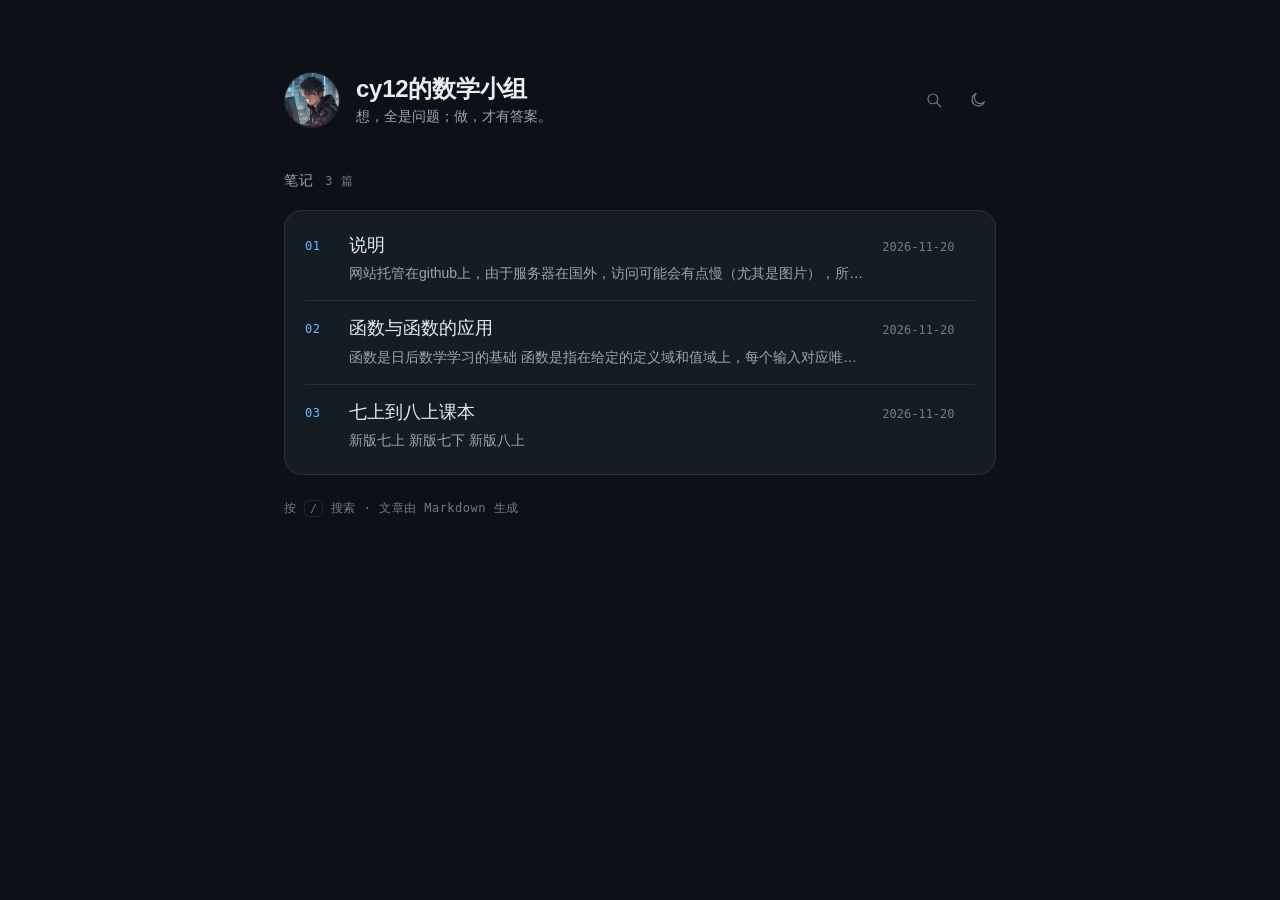
==== commit 0645958c: "Add files via upload" ====
--- a/index.html
+++ b/index.html
@@ -51,6 +51,14 @@
         </span>
         <span class="row-meta">2026-11-20 <span class="row-arrow">↗</span></span>
       </a>
+      <a class="article-row" href="blogs/3-七上到八上课本.html" data-title="七上到八上课本" data-summary="新版七上 新版七下 新版八上" data-tags="">
+        <span class="row-index">03</span>
+        <span class="row-main">
+          <span class="article-title">七上到八上课本</span>
+          <span class="row-summary">新版七上 新版七下 新版八上</span>
+        </span>
+        <span class="row-meta">2026-11-20 <span class="row-arrow">↗</span></span>
+      </a>
       <!-- ARTICLES:END -->
     </div>
 
--- a/assets/site.css
+++ b/assets/site.css
@@ -98,7 +98,7 @@
 .container.article {
   width: clamp(612px, 76vw, 984px);
   max-width: none;
-  padding: 72px 0 80px;
+  padding: 48px 0 72px;
 }
 
 /* ── 首页 masthead ─────────────────────────────────────────── */
@@ -254,11 +254,11 @@
 .search-hint { margin: 8px 12px 4px; font: 11px var(--font-mono); color: var(--muted); }
 
 /* ── 文章页 ────────────────────────────────────────────────── */
-.article-top { display: flex; align-items: center; justify-content: space-between; margin-bottom: 40px; }
+.article-top { display: flex; align-items: center; justify-content: space-between; margin-bottom: 28px; }
 .back-link { font: 13px var(--font-mono); letter-spacing: .04em; color: var(--text-2); }
 .back-link:hover { color: var(--accent); }
 
-.article-head { margin-bottom: 48px; }
+.article-head { margin-bottom: 32px; }
 .eyebrow { margin: 0 0 12px; font: 12px var(--font-mono); letter-spacing: .08em; color: var(--accent); }
 .article-head h1 { margin: 0 0 10px; font-size: 30px; font-weight: 600; line-height: 1.35; letter-spacing: -.01em; }
 .article-head .meta { margin: 0; font: 12px var(--font-mono); color: var(--muted); }
@@ -287,6 +287,8 @@
   margin-right: 6px;
   font: 13px var(--font-mono); letter-spacing: .04em; color: var(--accent);
 }
+/* 卡片内第一个元素不要再叠章节的 margin-top，避免顶部出现一大块空白 */
+.content > :first-child { margin-top: 0; }
 .content h3 { margin: 26px 0 10px; font-size: 17px; font-weight: 600; }
 .content h4 { margin: 24px 0 8px; font-size: 15px; font-weight: 600; color: var(--text-2); }
 .content p { margin: 0 0 14px; }
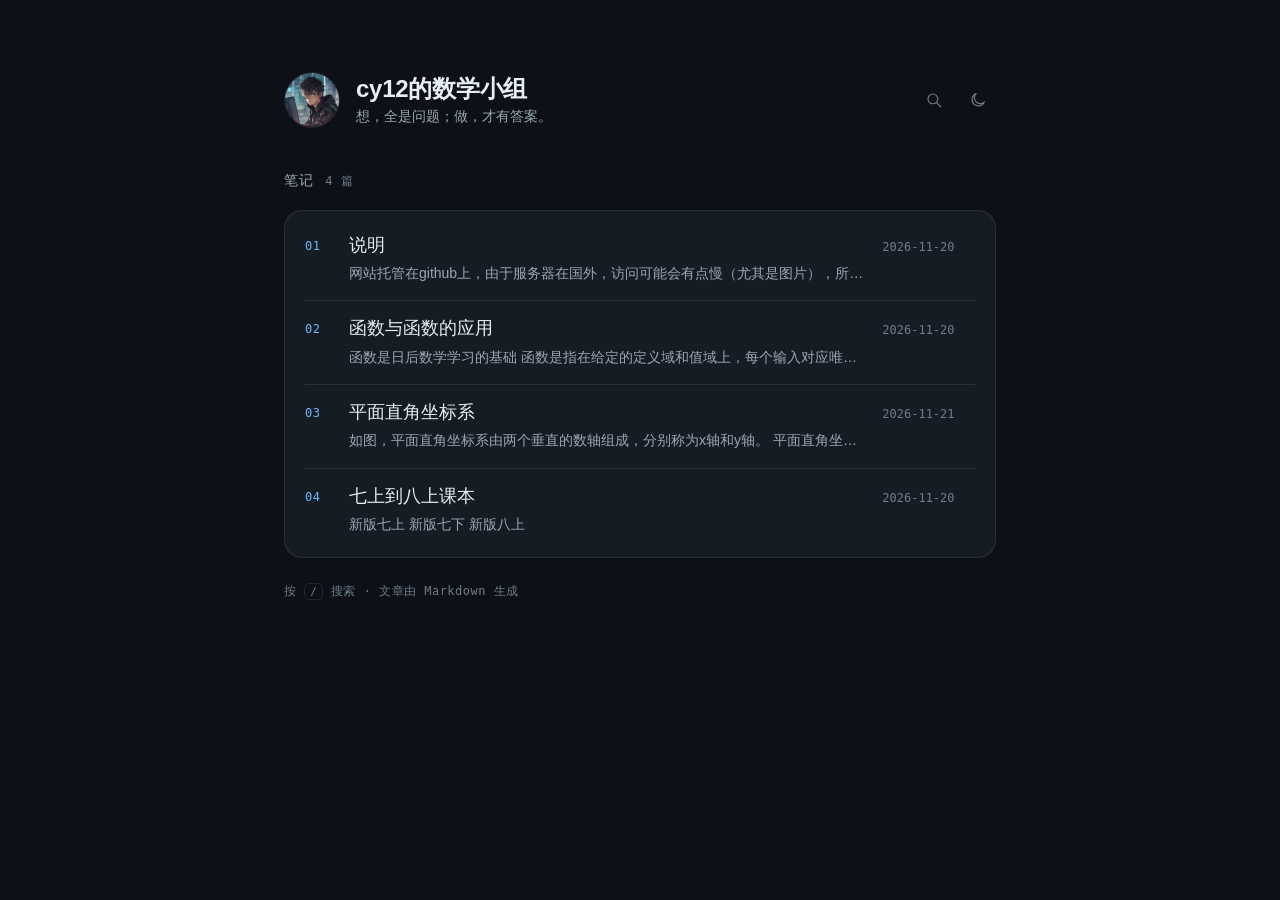
==== commit f3ff1f93: "Add files via upload" ====
--- a/index.html
+++ b/index.html
@@ -51,8 +51,16 @@
         </span>
         <span class="row-meta">2026-11-20 <span class="row-arrow">↗</span></span>
       </a>
-      <a class="article-row" href="blogs/3-七上到八上课本.html" data-title="七上到八上课本" data-summary="新版七上 新版七下 新版八上" data-tags="">
+      <a class="article-row" href="blogs/3-平面直角坐标系.html" data-title="平面直角坐标系" data-summary="如图，平面直角坐标系由两个垂直的数轴组成，分别称为x轴和y轴。 平面直角坐标系将平面分为四个象限，分别称为第一象限、第二象限、第三象限和…" data-tags="">
         <span class="row-index">03</span>
+        <span class="row-main">
+          <span class="article-title">平面直角坐标系</span>
+          <span class="row-summary">如图，平面直角坐标系由两个垂直的数轴组成，分别称为x轴和y轴。 平面直角坐标系将平面分为四个象限，分别称为第一象限、第二象限、第三象限和…</span>
+        </span>
+        <span class="row-meta">2026-11-21 <span class="row-arrow">↗</span></span>
+      </a>
+      <a class="article-row" href="blogs/4-七上到八上课本.html" data-title="七上到八上课本" data-summary="新版七上 新版七下 新版八上" data-tags="">
+        <span class="row-index">04</span>
         <span class="row-main">
           <span class="article-title">七上到八上课本</span>
           <span class="row-summary">新版七上 新版七下 新版八上</span>
--- a/assets/site.css
+++ b/assets/site.css
@@ -15,6 +15,8 @@
   --line: rgba(255, 255, 255, .09);
   --hover: rgba(255, 255, 255, .045);
   --shadow-card: 0 20px 50px rgba(0, 0, 0, .28);
+  /* 文章内插图底板固定为浅色，不随主题变化（SVG 线条色固定为 #007799） */
+  --img-plate: #fbfaf8;
 
   --card-pad: 6px;
   --r-card: 18px;
@@ -307,7 +309,7 @@
 .content img {
   max-width: 100%;
   padding: 10px;
-  background: var(--bg);
+  background: var(--img-plate);
   border-radius: var(--r-block);
 }
 .content code {
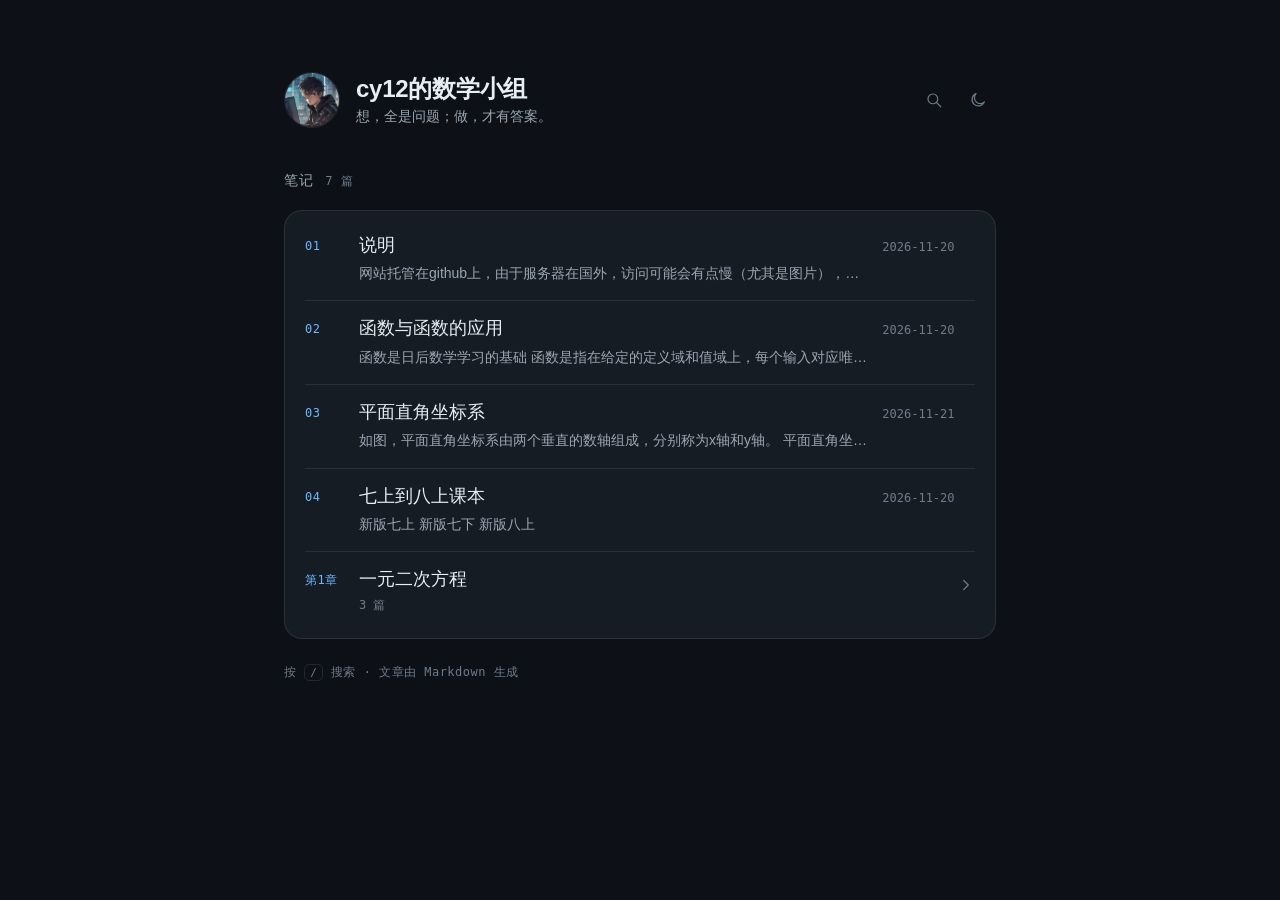
==== commit 020700cc: "Add files via upload" ====
--- a/index.html
+++ b/index.html
@@ -35,7 +35,7 @@
 
     <div class="card article-list" id="articleList">
       <!-- ARTICLES:START -->
-      <a class="article-row" href="blogs/1-说明.html" data-title="说明" data-summary="网站托管在github上，由于服务器在国外，访问可能会有点慢（尤其是图片），所以网站删去了动画和大部分图片，可能感觉生硬，不过换来了不错…" data-tags="">
+      <a class="article-row" href="blogs/1-说明.html" data-title="说明" data-summary="网站托管在github上，由于服务器在国外，访问可能会有点慢（尤其是图片），所以网站删去了动画和大部分图片，可能感觉生硬，不过换来了不错…" data-tags="" data-chapter="">
         <span class="row-index">01</span>
         <span class="row-main">
           <span class="article-title">说明</span>
@@ -43,7 +43,7 @@
         </span>
         <span class="row-meta">2026-11-20 <span class="row-arrow">↗</span></span>
       </a>
-      <a class="article-row" href="blogs/2-函数与函数的应用.html" data-title="函数与函数的应用" data-summary="函数是日后数学学习的基础 函数是指在给定的定义域和值域上，每个输入对应唯一输出的映射关系。" data-tags="">
+      <a class="article-row" href="blogs/2-函数与函数的应用.html" data-title="函数与函数的应用" data-summary="函数是日后数学学习的基础 函数是指在给定的定义域和值域上，每个输入对应唯一输出的映射关系。" data-tags="" data-chapter="">
         <span class="row-index">02</span>
         <span class="row-main">
           <span class="article-title">函数与函数的应用</span>
@@ -51,7 +51,7 @@
         </span>
         <span class="row-meta">2026-11-20 <span class="row-arrow">↗</span></span>
       </a>
-      <a class="article-row" href="blogs/3-平面直角坐标系.html" data-title="平面直角坐标系" data-summary="如图，平面直角坐标系由两个垂直的数轴组成，分别称为x轴和y轴。 平面直角坐标系将平面分为四个象限，分别称为第一象限、第二象限、第三象限和…" data-tags="">
+      <a class="article-row" href="blogs/3-平面直角坐标系.html" data-title="平面直角坐标系" data-summary="如图，平面直角坐标系由两个垂直的数轴组成，分别称为x轴和y轴。 平面直角坐标系将平面分为四个象限，分别称为第一象限、第二象限、第三象限和…" data-tags="" data-chapter="">
         <span class="row-index">03</span>
         <span class="row-main">
           <span class="article-title">平面直角坐标系</span>
@@ -59,7 +59,7 @@
         </span>
         <span class="row-meta">2026-11-21 <span class="row-arrow">↗</span></span>
       </a>
-      <a class="article-row" href="blogs/4-七上到八上课本.html" data-title="七上到八上课本" data-summary="新版七上 新版七下 新版八上" data-tags="">
+      <a class="article-row" href="blogs/4-七上到八上课本.html" data-title="七上到八上课本" data-summary="新版七上 新版七下 新版八上" data-tags="" data-chapter="">
         <span class="row-index">04</span>
         <span class="row-main">
           <span class="article-title">七上到八上课本</span>
@@ -67,6 +67,42 @@
         </span>
         <span class="row-meta">2026-11-20 <span class="row-arrow">↗</span></span>
       </a>
+      <button class="chapter-row" type="button" aria-expanded="false" aria-controls="chapter-1">
+        <span class="chapter-index">第1章</span>
+        <span class="chapter-main">
+          <span class="chapter-title">一元二次方程</span>
+          <span class="chapter-count">3 篇</span>
+        </span>
+        <svg class="chapter-chevron" viewBox="0 0 24 24" aria-hidden="true"><polyline points="9 6 15 12 9 18"/></svg>
+      </button>
+      <div class="chapter-items" id="chapter-1" inert aria-hidden="true">
+        <div class="chapter-items-inner">
+      <a class="article-row is-in-chapter" href="blogs/1-一元二次方程/1.1-基本知识.html" data-title="1.1-基本知识" data-summary="这一部分比较好理解。 a b= ab a b= ab 我们一般将分母含根号的根式化简。" data-tags="" data-chapter="第1章 一元二次方程">
+        <span class="row-index">1.1</span>
+        <span class="row-main">
+          <span class="article-title">1.1-基本知识</span>
+          <span class="row-summary">这一部分比较好理解。 a b= ab a b= ab 我们一般将分母含根号的根式化简。</span>
+        </span>
+        <span class="row-meta">2026-11-22 <span class="row-arrow">↗</span></span>
+      </a>
+      <a class="article-row is-in-chapter" href="blogs/1-一元二次方程/1.2-求根和求根公式.html" data-title="1.2-求根和求根公式" data-summary="看一道方程： x^2+2x-8=0 这是一道标准的一元二次方程，观察到左边可以因式分解： (x+4)(x-2)=0 因为相乘等于0，所以…" data-tags="" data-chapter="第1章 一元二次方程">
+        <span class="row-index">1.2</span>
+        <span class="row-main">
+          <span class="article-title">1.2-求根和求根公式</span>
+          <span class="row-summary">看一道方程： x^2+2x-8=0 这是一道标准的一元二次方程，观察到左边可以因式分解： (x+4)(x-2)=0 因为相乘等于0，所以…</span>
+        </span>
+        <span class="row-meta">2026-11-22 <span class="row-arrow">↗</span></span>
+      </a>
+      <a class="article-row is-in-chapter" href="blogs/1-一元二次方程/1.3判别式Δ和解的特点.html" data-title="1.3判别式Δ和解的特点" data-summary="在1.2中，我们推导出了一元二次方程的求根公式： x= -b b^2-4ac2a 我们知道，当a 0时，a无意义。" data-tags="" data-chapter="第1章 一元二次方程">
+        <span class="row-index">1.3</span>
+        <span class="row-main">
+          <span class="article-title">1.3判别式Δ和解的特点</span>
+          <span class="row-summary">在1.2中，我们推导出了一元二次方程的求根公式： x= -b b^2-4ac2a 我们知道，当a 0时，a无意义。</span>
+        </span>
+        <span class="row-meta">2026-11-22 <span class="row-arrow">↗</span></span>
+      </a>
+        </div>
+      </div>
       <!-- ARTICLES:END -->
     </div>
 
--- a/assets/site.css
+++ b/assets/site.css
@@ -62,6 +62,8 @@
 .search-hit,
 .article-row,
 .article-row::before,
+.chapter-row,
+.chapter-row::before,
 .note-nav a,
 .content pre,
 .content blockquote,
@@ -160,7 +162,10 @@
   color: var(--text);
   text-decoration: none;
 }
-.article-row + .article-row::after {
+.article-row + .article-row::after,
+.article-row + .chapter-row::after,
+.chapter-row + .chapter-row::after,
+.chapter-items + .chapter-row::after {
   content: ''; position: absolute; top: 0; left: 14px; right: 14px;
   height: 1px; background: var(--line);
 }
@@ -174,7 +179,7 @@
 .article-row:hover .article-title, .article-row:focus-visible .article-title { color: var(--accent); }
 
 .row-index {
-  flex: 0 0 30px; padding-top: 4px;
+  flex: 0 0 40px; padding-top: 4px;
   font: 12px/1.6 var(--font-mono); letter-spacing: .04em;
   color: var(--accent);
 }
@@ -192,6 +197,61 @@
 }
 .row-arrow { margin-left: 6px; color: var(--accent); opacity: 0; transition: opacity .12s ease; }
 .article-row:hover .row-arrow, .article-row:focus-visible .row-arrow { opacity: 1; }
+
+/* ── 章节（顶层文件夹）：默认折叠，点击展开 ────────────────── */
+.chapter-row {
+  position: relative; isolation: isolate;
+  display: flex; align-items: flex-start; gap: 14px;
+  width: 100%; min-height: 56px;
+  padding: 16px 14px;
+  background: transparent; border: 0;
+  border-radius: var(--r-card-inner);
+  color: var(--text); font: inherit; text-align: left;
+  cursor: pointer;
+}
+.chapter-row::before {
+  content: ''; position: absolute; inset: 0; z-index: -1;
+  background: transparent; border-radius: var(--r-card-inner);
+  transition: background-color .12s ease;
+}
+.chapter-row:hover::before, .chapter-row:focus-visible::before,
+.chapter-row[aria-expanded="true"]::before { background: var(--hover); }
+.chapter-row:hover .chapter-title, .chapter-row:focus-visible .chapter-title { color: var(--accent); }
+
+.chapter-index {
+  flex: 0 0 40px; padding-top: 4px; white-space: nowrap;
+  font: 12px/1.6 var(--font-mono); letter-spacing: .04em;
+  color: var(--accent);
+}
+.chapter-main { flex: 1 1 auto; min-width: 0; }
+.chapter-title { display: block; font-size: 18px; font-weight: 500; line-height: 1.4; transition: color .12s ease; }
+.chapter-count {
+  display: block; margin-top: 4px;
+  font: 12px/1.6 var(--font-mono); color: var(--muted);
+}
+.chapter-chevron {
+  flex: 0 0 auto; width: 18px; height: 18px; margin-top: 9px;
+  fill: none; stroke: var(--muted); stroke-width: 1.6;
+  stroke-linecap: round; stroke-linejoin: round;
+  transition: transform .24s ease, stroke .12s ease;
+}
+.chapter-row:hover .chapter-chevron { stroke: var(--accent); }
+.chapter-row[aria-expanded="true"] .chapter-chevron { transform: rotate(90deg); }
+
+/* 展开动画：grid 行从 0fr 过渡到 1fr，高度由内容决定，不需要 JS 量尺寸 */
+.chapter-items {
+  display: grid;
+  grid-template-rows: 0fr;
+  transition: grid-template-rows .24s ease;
+}
+.chapter-items.is-open { grid-template-rows: 1fr; }
+.chapter-items-inner { min-height: 0; overflow: hidden; }
+.chapter-items .article-row { padding-left: 44px; }
+.chapter-items .row-index { flex-basis: 40px; }
+.chapter-items-inner > .article-row:first-child::after {
+  content: ''; position: absolute; top: 0; left: 14px; right: 14px;
+  height: 1px; background: var(--line);
+}
 
 .site-footer {
   margin-top: 24px;
@@ -246,6 +306,10 @@
   color: var(--text);
 }
 .search-hit:hover, .search-hit.is-active { background: var(--hover); }
+.hit-chapter {
+  display: block; margin-bottom: 1px;
+  font: 11px/1.5 var(--font-mono); color: var(--muted);
+}
 .hit-title { display: block; font-size: 15px; font-weight: 500; line-height: 1.5; }
 .hit-summary {
   display: block; overflow: hidden; text-overflow: ellipsis; white-space: nowrap;
@@ -365,8 +429,17 @@
   .tagline { font-size: 13px; overflow-wrap: anywhere; }
   .tools { gap: 4px; }
   .article-row { gap: 10px; padding: 14px 10px; }
-  .article-row + .article-row::after { left: 10px; right: 10px; }
-  .row-index { flex-basis: 24px; font-size: 11px; }
+  .article-row + .article-row::after,
+  .article-row + .chapter-row::after,
+  .chapter-row + .chapter-row::after,
+  .chapter-items + .chapter-row::after,
+  .chapter-items-inner > .article-row:first-child::after { left: 10px; right: 10px; }
+  .row-index { flex-basis: 34px; font-size: 11px; }
+  .chapter-row { gap: 10px; padding: 14px 10px; }
+  .chapter-index { flex-basis: 34px; font-size: 11px; }
+  .chapter-title { font-size: 16px; }
+  .chapter-items .article-row { padding-left: 22px; }
+  .chapter-items .row-index { flex-basis: 34px; }
   .article-title { font-size: 16px; }
   .row-summary { -webkit-line-clamp: 2; font-size: 13px; }
   .row-meta { display: none; }
